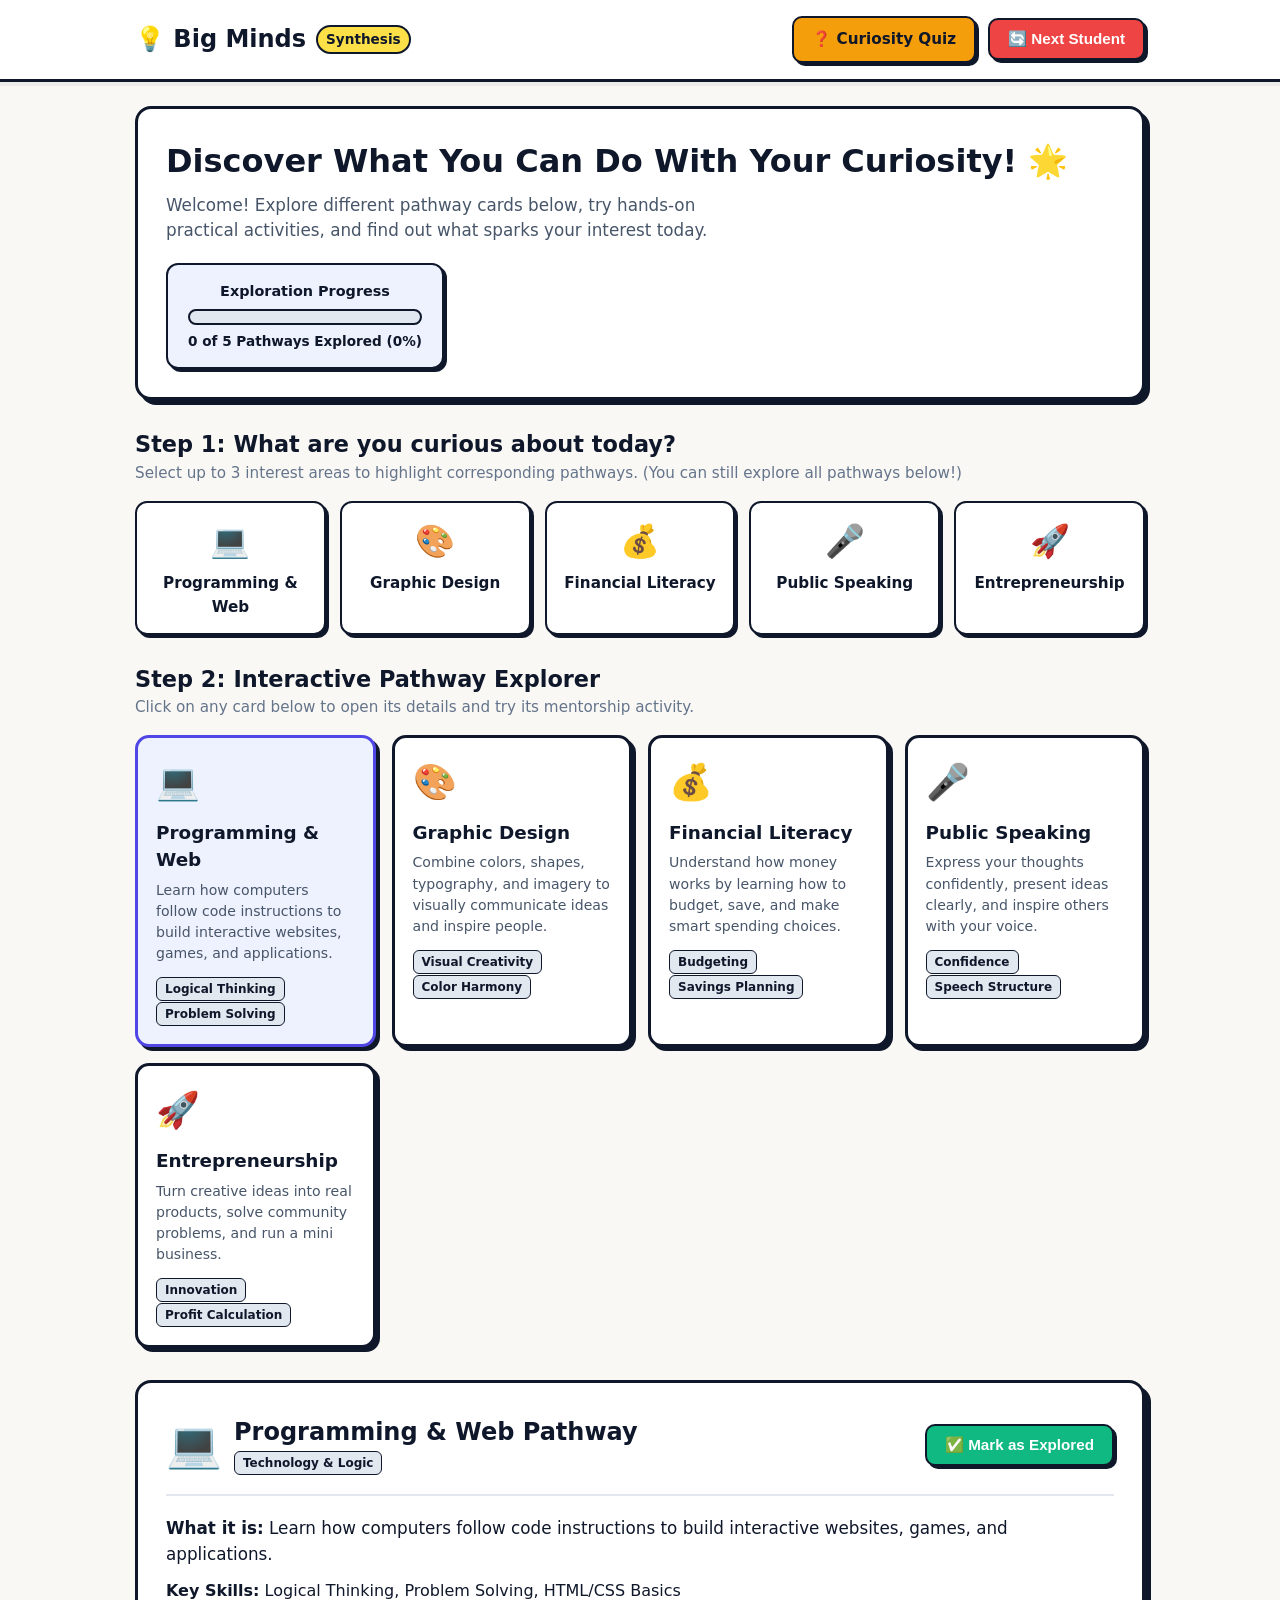
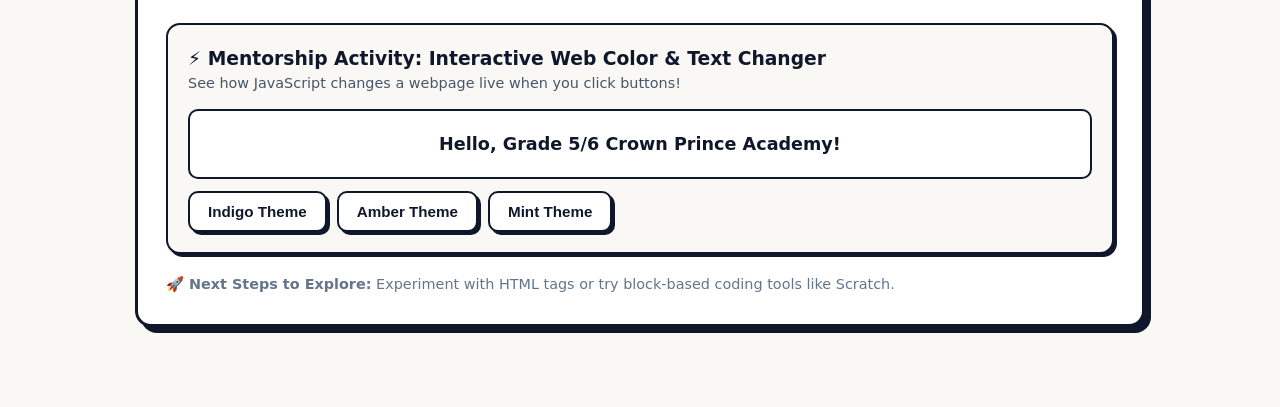
==== index.html @ 87db0b0f "getting things right, basic idea" ====
<!DOCTYPE html>
<html lang="en">
<head>
    <meta charset="UTF-8">
    <meta name="viewport" content="width=device-width, initial-scale=1.0">
    <title>Big Minds — Pathway Explorer</title>
    <link rel="stylesheet" href="styles.css">
</head>
<body>

    <!-- Navigation Header -->
    <nav class="navbar">
        <div class="container nav-content">
            <a href="index.html" class="brand">
                💡 Big Minds <span class="brand-badge">Synthesis</span>
            </a>
            <div class="nav-links">
                <a href="quiz.html" class="btn btn-warning">❓ Curiosity Quiz</a>
                <button id="btn-next-student" class="btn btn-danger">🔄 Next Student</button>
            </div>
        </div>
    </nav>

    <div class="container">

        <!-- Welcome Section & Progress Tracker -->
        <header class="welcome-card">
            <div class="welcome-text">
                <h1>Discover What You Can Do With Your Curiosity! 🌟</h1>
                <p>Welcome! Explore different pathway cards below, try hands-on practical activities, and find out what sparks your interest today.</p>
            </div>
            <div class="progress-box">
                <div class="progress-title">Exploration Progress</div>
                <div class="progress-bar-bg">
                    <div id="progress-bar-fill" class="progress-bar-fill"></div>
                </div>
                <div id="progress-status-text" class="progress-status">0 of 5 Pathways Explored (0%)</div>
            </div>
        </header>

        <!-- Step 1: Interest Selection -->
        <section class="section-header">
            <h2 class="section-title"><span>Step 1:</span> What are you curious about today?</h2>
            <p class="section-subtitle">Select up to 3 interest areas to highlight corresponding pathways. (You can still explore all pathways below!)</p>
            <div id="selection-alert" class="alert-box">⚠️ You can select a maximum of 3 interests. Deselect one if you want to pick a different area!</div>
        </section>

        <div id="interests-container" class="interests-grid">
            <!-- Rendered dynamically by app.js -->
        </div>

        <!-- Step 2: Pathway Cards Grid -->
        <section class="section-header">
            <h2 class="section-title"><span>Step 2:</span> Interactive Pathway Explorer</h2>
            <p class="section-subtitle">Click on any card below to open its details and try its mentorship activity.</p>
        </section>

        <div id="pathways-container" class="pathways-grid">
            <!-- Rendered dynamically by app.js -->
        </div>

        <!-- Detailed Pathway & Activity Panel -->
        <section id="detail-panel" class="detail-panel">
            <!-- Rendered dynamically by app.js -->
        </section>

    </div>

    <!-- Scripts -->
    <script src="js/pathwaysData.js"></script>
    <script src="js/app.js"></script>
</body>
</html>
---- styles.css ----
/* ==========================================================================
   Big Minds — Web Technologies Synthesis Edition
   Style: Neo-Tactile / Neo-Brutalist Educational Aesthetic
   ========================================================================== */

/* --- CSS Reset & Global Rules --- */
html {
    box-sizing: border-box;
}

*, *::before, *::after {
    box-sizing: inherit;
    margin: 0;
    padding: 0;
}

body {
    font-family: system-ui, -apple-system, BlinkMacSystemFont, "Segoe UI", Roboto, sans-serif;
    background-color: #FAF8F5; /* Warm cream background */
    color: #0F172A; /* Dark navy text */
    line-height: 1.5;
    padding-bottom: 40px;
}

/* --- Container Layout --- */
.container {
    max-width: 1050px;
    margin: 0 auto;
    padding: 0 20px;
}

/* --- Navigation Header --- */
.navbar {
    background-color: #FFFFFF;
    border-bottom: 3px solid #0F172A;
    padding: 16px 0;
    margin-bottom: 24px;
    box-shadow: 0 4px 0px rgba(15, 23, 42, 0.05);
}

.nav-content {
    display: flex;
    justify-content: space-between;
    align-items: center;
    flex-wrap: wrap;
    gap: 12px;
}

.brand {
    display: flex;
    align-items: center;
    gap: 10px;
    font-size: 1.5rem;
    font-weight: 800;
    color: #0F172A;
    text-decoration: none;
}

.brand-badge {
    background-color: #FDE047;
    border: 2px solid #0F172A;
    padding: 2px 8px;
    border-radius: 20px;
    font-size: 0.85rem;
}

.nav-links {
    display: flex;
    align-items: center;
    gap: 12px;
    flex-wrap: wrap;
}

/* --- Neo-Tactile Buttons --- */
.btn {
    display: inline-flex;
    align-items: center;
    gap: 6px;
    padding: 10px 18px;
    font-size: 0.95rem;
    font-weight: 700;
    color: #0F172A;
    background-color: #FFFFFF;
    border: 2.5px solid #0F172A;
    border-radius: 10px;
    box-shadow: 3px 3px 0px #0F172A;
    cursor: pointer;
    text-decoration: none;
    transition: transform 0.1s ease, box-shadow 0.1s ease, background-color 0.2s ease;
}

.btn:hover {
    transform: translate(-2px, -2px);
    box-shadow: 5px 5px 0px #0F172A;
}

.btn:active {
    transform: translate(1px, 1px);
    box-shadow: 2px 2px 0px #0F172A;
}

.btn-primary {
    background-color: #4F46E5; /* Indigo */
    color: #FFFFFF;
}

.btn-primary:hover {
    background-color: #4338CA;
}

.btn-warning {
    background-color: #F59E0B; /* Amber */
    color: #0F172A;
}

.btn-success {
    background-color: #10B981;
    color: #FFFFFF;
}

.btn-danger {
    background-color: #EF4444;
    color: #FFFFFF;
}

/* --- Hero & Welcome Card --- */
.welcome-card {
    background-color: #FFFFFF;
    border: 3px solid #0F172A;
    border-radius: 16px;
    padding: 28px;
    box-shadow: 5px 5px 0px #0F172A;
    margin-bottom: 28px;
    display: flex;
    justify-content: space-between;
    align-items: center;
    flex-wrap: wrap;
    gap: 20px;
}

.welcome-text h1 {
    font-size: 2rem;
    margin-bottom: 8px;
    color: #0F172A;
}

.welcome-text p {
    font-size: 1.05rem;
    color: #475569;
    max-width: 600px;
}

.progress-box {
    background-color: #EEF2FF;
    border: 2px solid #0F172A;
    border-radius: 12px;
    padding: 16px 20px;
    min-width: 240px;
    text-align: center;
    box-shadow: 3px 3px 0px #0F172A;
}

.progress-title {
    font-weight: 700;
    font-size: 0.9rem;
    margin-bottom: 6px;
}

.progress-bar-bg {
    background-color: #E2E8F0;
    border: 2px solid #0F172A;
    height: 16px;
    border-radius: 10px;
    overflow: hidden;
    margin-bottom: 6px;
}

.progress-bar-fill {
    background-color: #4F46E5;
    height: 100%;
    width: 0%;
    transition: width 0.3s ease;
}

.progress-status {
    font-size: 0.85rem;
    font-weight: 700;
}

/* --- Section Headers --- */
.section-header {
    margin-bottom: 16px;
}

.section-title {
    font-size: 1.4rem;
    font-weight: 800;
    display: flex;
    align-items: center;
    gap: 8px;
}

.section-subtitle {
    font-size: 0.95rem;
    color: #64748B;
}

/* --- Interest Selector Grid --- */
.interests-grid {
    display: grid;
    grid-template-columns: repeat(auto-fit, minmax(180px, 1fr));
    gap: 14px;
    margin-bottom: 28px;
}

.interest-card {
    background-color: #FFFFFF;
    border: 2.5px solid #0F172A;
    border-radius: 12px;
    padding: 14px;
    text-align: center;
    cursor: pointer;
    box-shadow: 3px 3px 0px #0F172A;
    transition: all 0.2s ease;
    user-select: none;
}

.interest-card:hover {
    transform: translateY(-2px);
    box-shadow: 4px 4px 0px #0F172A;
}

.interest-card.selected {
    background-color: #FDE047; /* Yellow highlight */
    transform: translate(2px, 2px);
    box-shadow: 1px 1px 0px #0F172A;
}

.interest-icon {
    font-size: 2rem;
    display: block;
    margin-bottom: 6px;
}

.interest-name {
    font-weight: 700;
    font-size: 0.95rem;
}

.alert-box {
    background-color: #FEF2F2;
    color: #991B1B;
    border: 2px solid #EF4444;
    padding: 10px 14px;
    border-radius: 10px;
    font-size: 0.9rem;
    font-weight: 600;
    margin-top: 10px;
    display: none;
}

/* --- Pathway Cards Grid --- */
.pathways-grid {
    display: grid;
    grid-template-columns: repeat(auto-fit, minmax(220px, 1fr));
    gap: 16px;
    margin-bottom: 32px;
}

.pathway-card {
    background-color: #FFFFFF;
    border: 3px solid #0F172A;
    border-radius: 14px;
    padding: 18px;
    cursor: pointer;
    box-shadow: 4px 4px 0px #0F172A;
    transition: all 0.2s ease;
    position: relative;
}

.pathway-card:hover {
    transform: translateY(-3px);
    box-shadow: 6px 6px 0px #0F172A;
}

.pathway-card.active {
    border-color: #4F46E5;
    background-color: #EEF2FF;
}

.pathway-card.highlighted {
    box-shadow: 0 0 0 3px #F59E0B, 4px 4px 0px #0F172A;
}

.card-top {
    display: flex;
    justify-content: space-between;
    align-items: center;
    margin-bottom: 10px;
}

.pathway-icon {
    font-size: 2.2rem;
}

.badge-explored {
    background-color: #10B981;
    color: #FFFFFF;
    border: 1.5px solid #0F172A;
    font-size: 0.75rem;
    font-weight: 800;
    padding: 2px 8px;
    border-radius: 12px;
}

.pathway-title {
    font-size: 1.15rem;
    font-weight: 800;
    margin-bottom: 6px;
}

.pathway-snippet {
    font-size: 0.88rem;
    color: #475569;
    margin-bottom: 12px;
}

.skill-tag {
    display: inline-block;
    background-color: #E2E8F0;
    border: 1px solid #0F172A;
    border-radius: 6px;
    padding: 2px 8px;
    font-size: 0.75rem;
    font-weight: 700;
    margin-right: 4px;
}

/* --- Detail & Activity Panel --- */
.detail-panel {
    background-color: #FFFFFF;
    border: 3px solid #0F172A;
    border-radius: 16px;
    padding: 28px;
    box-shadow: 6px 6px 0px #0F172A;
    margin-bottom: 40px;
}

.detail-header {
    display: flex;
    justify-content: space-between;
    align-items: center;
    flex-wrap: wrap;
    gap: 16px;
    border-bottom: 2px solid #E2E8F0;
    padding-bottom: 16px;
    margin-bottom: 20px;
}

.detail-title-group {
    display: flex;
    align-items: center;
    gap: 12px;
}

.detail-icon {
    font-size: 2.8rem;
}

.activity-box {
    background-color: #FAF8F5;
    border: 2.5px solid #0F172A;
    border-radius: 14px;
    padding: 20px;
    margin: 20px 0;
    box-shadow: 3px 3px 0px #0F172A;
}

/* --- Interactive Activities Styling --- */
/* Activity 1: Web Changer */
.web-preview {
    background-color: #FFFFFF;
    border: 2px solid #0F172A;
    padding: 20px;
    border-radius: 10px;
    text-align: center;
    margin-top: 12px;
    transition: background-color 0.3s ease;
}

/* Activity 2: Graphic Design Poster */
.poster-preview {
    border: 3px solid #0F172A;
    border-radius: 12px;
    padding: 24px;
    text-align: center;
    margin-top: 12px;
    transition: all 0.3s ease;
}

.theme-palette-btn {
    width: 32px;
    height: 32px;
    border: 2px solid #0F172A;
    border-radius: 50%;
    cursor: pointer;
    margin-right: 8px;
}

/* Activity 3 & 5: Forms & Inputs */
.form-group {
    margin-bottom: 14px;
}

.form-group label {
    display: block;
    font-weight: 700;
    font-size: 0.9rem;
    margin-bottom: 4px;
}

.form-input {
    width: 100%;
    padding: 8px 12px;
    font-size: 0.95rem;
    border: 2px solid #0F172A;
    border-radius: 8px;
    background-color: #FFFFFF;
}

.calc-result-box {
    background-color: #EEF2FF;
    border: 2px solid #0F172A;
    border-radius: 10px;
    padding: 12px;
    font-weight: 700;
    margin-top: 10px;
}

/* Activity 4: Speech Builder */
.speech-preview-card {
    background-color: #FFFBEB;
    border: 2px dashed #0F172A;
    border-radius: 10px;
    padding: 16px;
    margin-top: 14px;
}

/* --- Quiz Styles --- */
.quiz-card {
    background-color: #FFFFFF;
    border: 3px solid #0F172A;
    border-radius: 16px;
    padding: 24px;
    box-shadow: 4px 4px 0px #0F172A;
    margin-bottom: 20px;
}

.quiz-option {
    display: flex;
    align-items: center;
    gap: 10px;
    background-color: #FAF8F5;
    border: 2px solid #0F172A;
    border-radius: 10px;
    padding: 12px 16px;
    margin-top: 10px;
    cursor: pointer;
    font-weight: 600;
    transition: background-color 0.2s ease;
}

.quiz-option:hover {
    background-color: #EEF2FF;
}

/* --- Facilitator Guide Styles --- */
.info-table {
    width: 100%;
    border-collapse: collapse;
    margin: 16px 0;
    background-color: #FFFFFF;
    border: 2.5px solid #0F172A;
    border-radius: 10px;
    overflow: hidden;
    box-shadow: 3px 3px 0px #0F172A;
}

.info-table th, .info-table td {
    padding: 12px 16px;
    border: 1px solid #0F172A;
    text-align: left;
    font-size: 0.9rem;
}

.info-table th {
    background-color: #EEF2FF;
    font-weight: 800;
}

/* --- Responsive Adjustments --- */
@media (max-width: 640px) {
    .welcome-card {
        flex-direction: column;
        align-items: stretch;
    }
    
    .nav-content {
        flex-direction: column;
        align-items: stretch;
    }
    
    .nav-links {
        justify-content: space-between;
    }
}
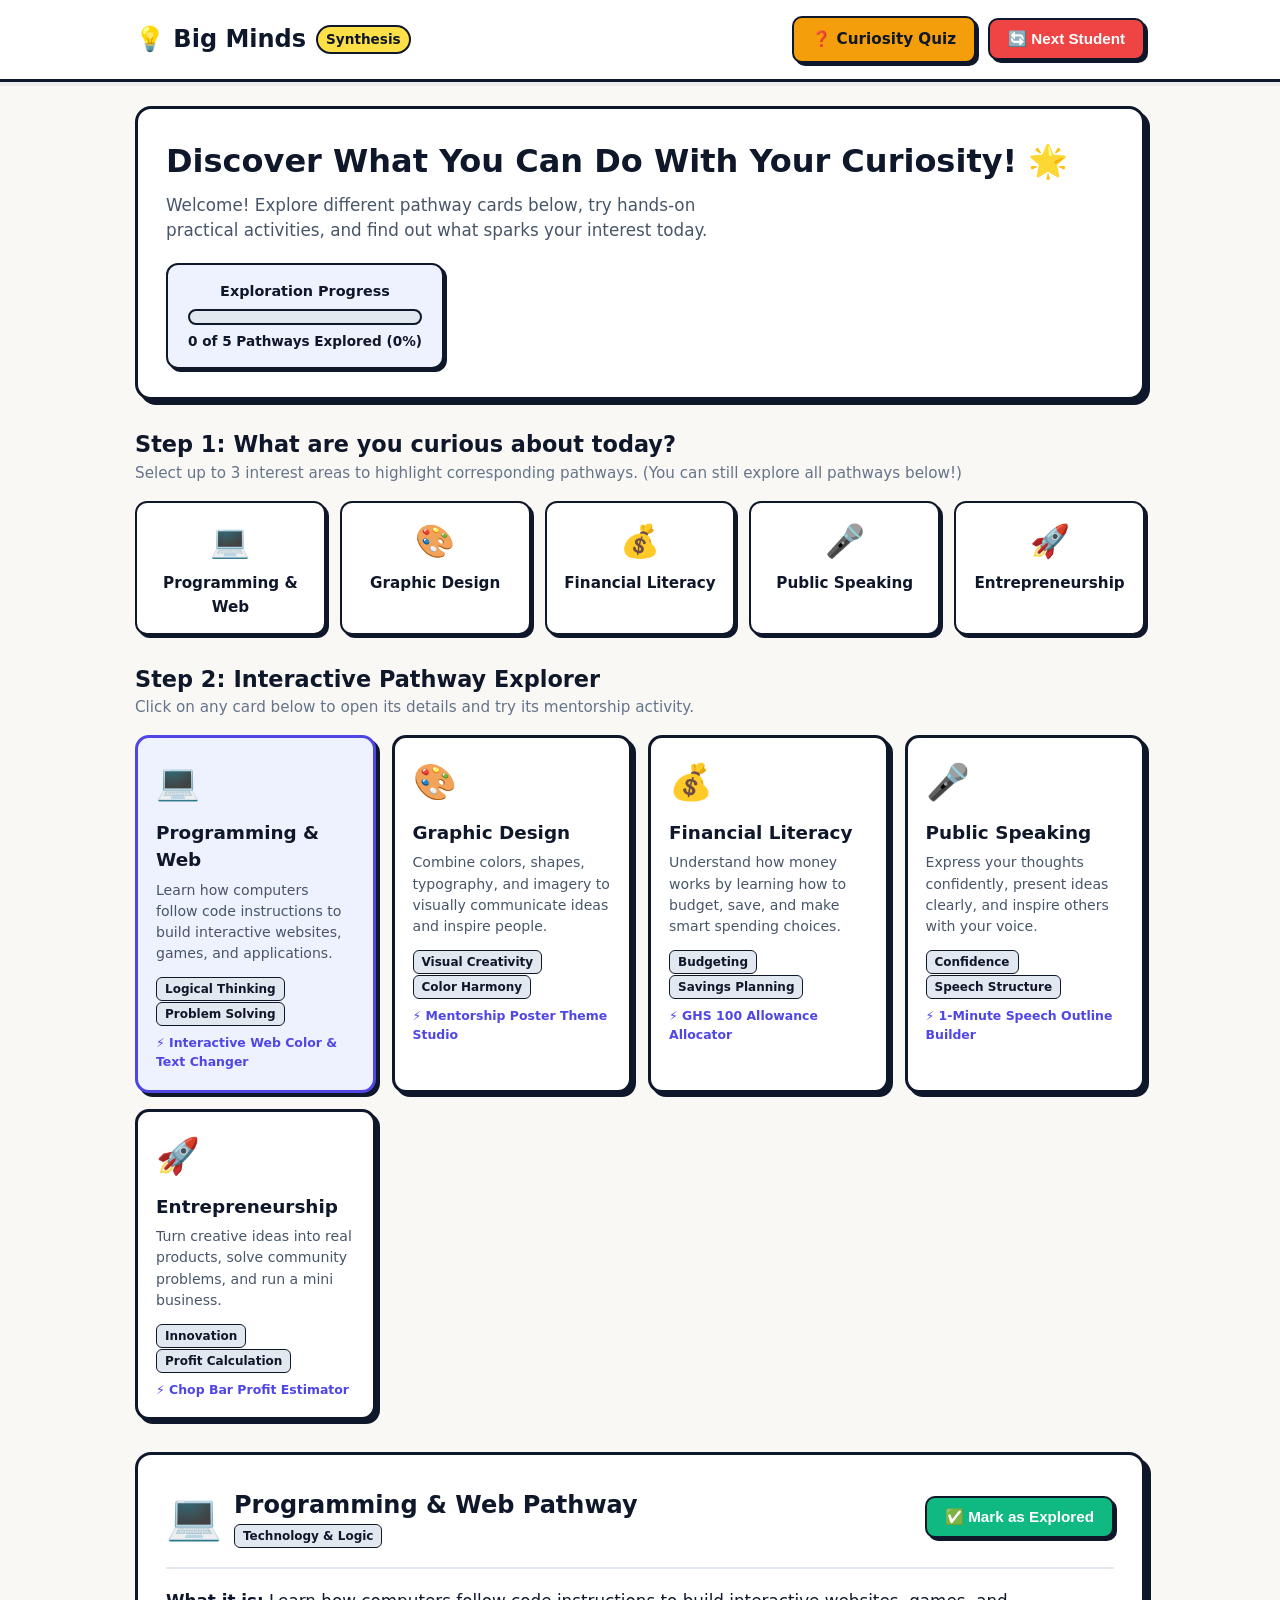
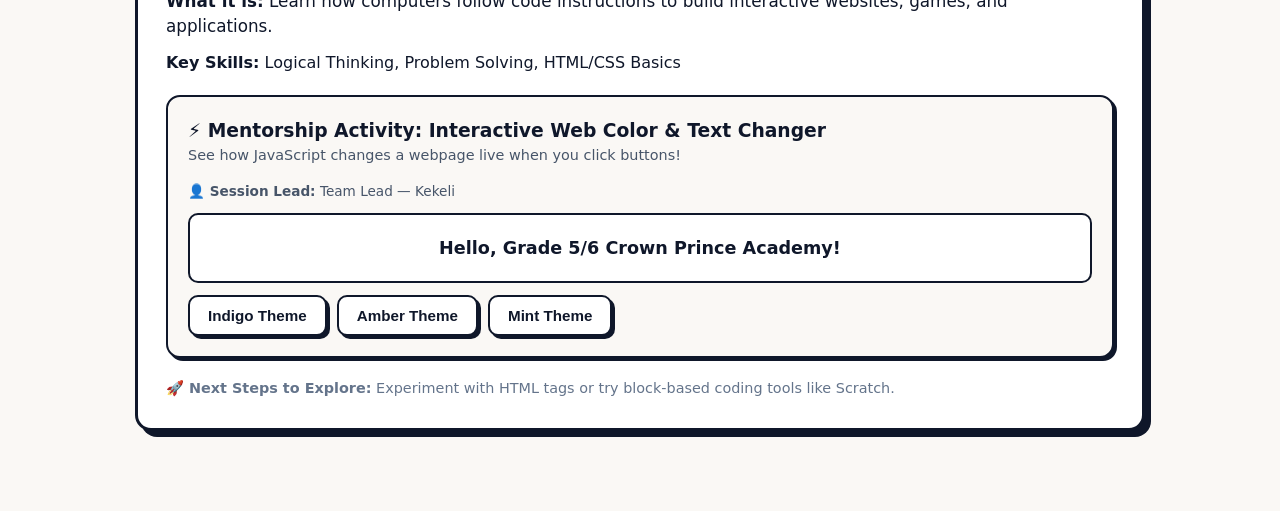
==== commit 643efe83: "added favicon for both pages" ====
--- a/index.html
+++ b/index.html
@@ -5,6 +5,7 @@
     <meta name="viewport" content="width=device-width, initial-scale=1.0">
     <title>Big Minds — Pathway Explorer</title>
     <link rel="stylesheet" href="styles.css">
+    <link rel="icon" type="image/svg+xml" href="favicon.svg">
 </head>
 <body>
 
--- a/styles.css
+++ b/styles.css
@@ -472,30 +472,6 @@
 
 .quiz-option:hover {
     background-color: #EEF2FF;
-}
-
-/* --- Facilitator Guide Styles --- */
-.info-table {
-    width: 100%;
-    border-collapse: collapse;
-    margin: 16px 0;
-    background-color: #FFFFFF;
-    border: 2.5px solid #0F172A;
-    border-radius: 10px;
-    overflow: hidden;
-    box-shadow: 3px 3px 0px #0F172A;
-}
-
-.info-table th, .info-table td {
-    padding: 12px 16px;
-    border: 1px solid #0F172A;
-    text-align: left;
-    font-size: 0.9rem;
-}
-
-.info-table th {
-    background-color: #EEF2FF;
-    font-weight: 800;
 }
 
 /* --- Responsive Adjustments --- */
